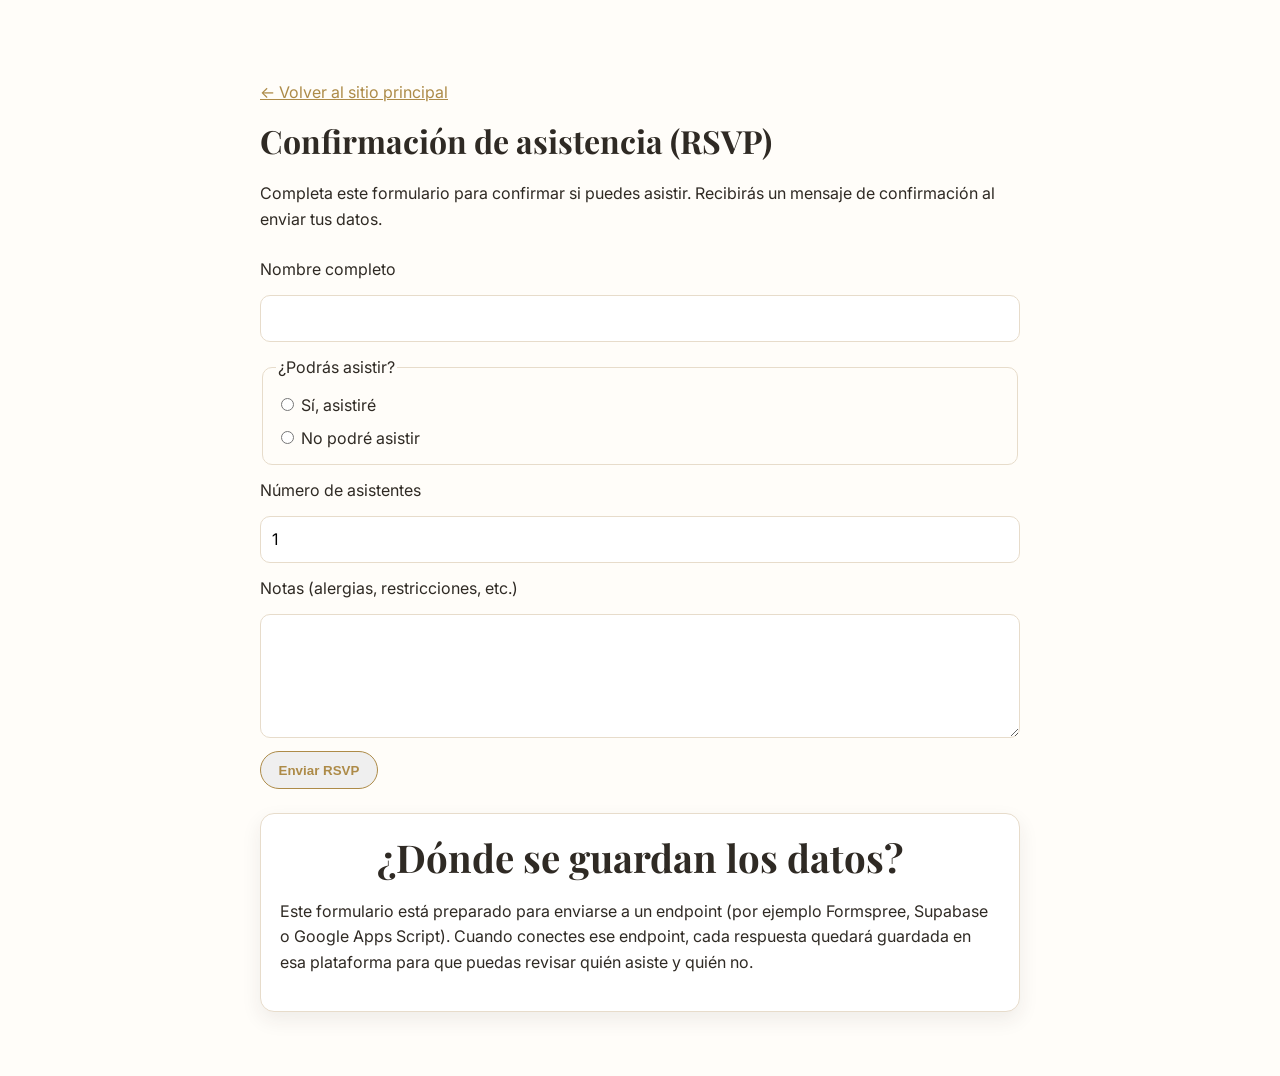
==== rsvp.html @ d142f4e7 "Add RSVP page and configurable submission flow" ====
<!DOCTYPE html>
<html lang="es">
  <head>
    <meta charset="UTF-8" />
    <meta name="viewport" content="width=device-width, initial-scale=1.0" />
    <meta
      name="description"
      content="Formulario RSVP para confirmar asistencia a la boda."
    />
    <title>Alejandro &amp; Ayane | RSVP</title>
    <link rel="preconnect" href="https://fonts.googleapis.com" />
    <link rel="preconnect" href="https://fonts.gstatic.com" crossorigin />
    <link
      href="https://fonts.googleapis.com/css2?family=Playfair+Display:wght@500;700&family=Inter:wght@400;500;600&display=swap"
      rel="stylesheet"
    />
    <link rel="stylesheet" href="style.css" />
  </head>
  <body>
    <main class="section rsvp-page">
      <div class="container narrow">
        <p><a class="inline-link" href="index.html#rsvp">← Volver al sitio principal</a></p>
        <h1>Confirmación de asistencia (RSVP)</h1>
        <p>
          Completa este formulario para confirmar si puedes asistir. Recibirás un mensaje de confirmación al enviar tus datos.
        </p>

        <form id="rsvp-form" class="rsvp-form" novalidate>
          <label for="guest-name">Nombre completo</label>
          <input id="guest-name" name="name" type="text" autocomplete="name" required />

          <fieldset>
            <legend>¿Podrás asistir?</legend>
            <label><input type="radio" name="attending" value="yes" required /> Sí, asistiré</label>
            <label><input type="radio" name="attending" value="no" required /> No podré asistir</label>
          </fieldset>

          <label for="guest-count">Número de asistentes</label>
          <input id="guest-count" name="guests" type="number" min="1" max="6" value="1" required />

          <label for="guest-notes">Notas (alergias, restricciones, etc.)</label>
          <textarea id="guest-notes" name="notes" rows="4"></textarea>

          <button type="submit" class="btn">Enviar RSVP</button>
        </form>

        <p id="form-message" class="note" role="status" aria-live="polite"></p>

        <div class="card rsvp-info">
          <h2>¿Dónde se guardan los datos?</h2>
          <p>
            Este formulario está preparado para enviarse a un endpoint (por ejemplo Formspree, Supabase o Google Apps Script).
            Cuando conectes ese endpoint, cada respuesta quedará guardada en esa plataforma para que puedas revisar quién asiste y quién no.
          </p>
        </div>
      </div>
    </main>

    <script src="rsvp.js"></script>
  </body>
</html>
---- style.css ----
:root {
  --bg: #fffdf9;
  --bg-alt: #f7f1e8;
  --surface: #ffffff;
  --text: #2f2a24;
  --muted: #6b6258;
  --accent: #c8a96a;
  --accent-deep: #ad8b48;
  --border: #e7dccb;
  --shadow: 0 8px 20px rgba(47, 42, 36, 0.08);
  --radius: 14px;
}

* {
  box-sizing: border-box;
}

html {
  scroll-behavior: smooth;
}

body {
  margin: 0;
  font-family: "Inter", Arial, sans-serif;
  color: var(--text);
  background: var(--bg);
  line-height: 1.6;
}

img {
  max-width: 100%;
  display: block;
}

h1,
h2,
h3 {
  font-family: "Playfair Display", Georgia, serif;
  line-height: 1.2;
  margin-top: 0;
}

h2 {
  font-size: clamp(1.7rem, 1.2rem + 1.7vw, 2.4rem);
  margin-bottom: 1.2rem;
  text-align: center;
}

.container {
  width: min(1100px, 92%);
  margin-inline: auto;
}

.narrow {
  width: min(760px, 92%);
}

.skip-link {
  position: absolute;
  left: -9999px;
  top: 1rem;
  background: var(--text);
  color: #fff;
  padding: 0.6rem 1rem;
  border-radius: 8px;
  z-index: 999;
}

.skip-link:focus {
  left: 1rem;
}

.site-header {
  position: sticky;
  top: 0;
  z-index: 10;
  background: rgba(255, 253, 249, 0.95);
  backdrop-filter: blur(8px);
  border-bottom: 1px solid var(--border);
}

.navbar {
  width: min(1100px, 92%);
  margin-inline: auto;
  display: flex;
  align-items: center;
  justify-content: space-between;
  gap: 1rem;
  padding: 0.75rem 0;
}

.language-toggle-wrap {
  display: flex;
  align-items: center;
  gap: 0.45rem;
  margin-right: auto;
}

.language-label {
  font-size: 0.85rem;
  color: var(--muted);
}

.language-toggle {
  border: 1px solid var(--border);
  background: var(--surface);
  color: var(--text);
  padding: 0.3rem 0.45rem;
  border-radius: 8px;
  font-size: 0.85rem;
}

.brand {
  font-family: "Playfair Display", Georgia, serif;
  font-size: 1.2rem;
  font-weight: 700;
}

.nav-menu {
  list-style: none;
  display: flex;
  gap: 0.9rem;
  margin: 0;
  padding: 0;
}

.nav-menu a {
  text-decoration: none;
  color: var(--text);
  font-weight: 500;
  padding: 0.35rem 0.5rem;
  border-radius: 6px;
}

.nav-menu a:hover,
.nav-menu a:focus-visible {
  background: var(--bg-alt);
}

.nav-toggle {
  display: none;
  border: 1px solid var(--border);
  background: var(--surface);
  padding: 0.45rem 0.7rem;
  border-radius: 8px;
}

.hero {
  position: relative;
  min-height: 80vh;
  display: grid;
  place-items: center;
  text-align: center;
  background:
    linear-gradient(rgba(20, 16, 10, 0.35), rgba(20, 16, 10, 0.35)),
    url("pictures/background-picture/2.jpg") center/cover no-repeat;
  color: #fff;
}

.countdown-banner {
  background: var(--bg-alt);
  border-bottom: 1px solid var(--border);
  padding: 0.8rem 0;
}

.countdown-text {
  margin: 0;
  text-align: center;
  color: var(--text);
}

#countdown-days {
  color: var(--accent-deep);
  font-size: 1.2em;
}

.hero-overlay {
  position: absolute;
  inset: 0;
  background: linear-gradient(to top, rgba(20, 16, 10, 0.5), rgba(20, 16, 10, 0.25));
}

.hero-content {
  position: relative;
  z-index: 1;
  padding: 4rem 0;
}

.eyebrow {
  letter-spacing: 0.06em;
  text-transform: uppercase;
  font-size: 0.83rem;
}

.hero h1 {
  font-size: clamp(2rem, 1.2rem + 4vw, 4rem);
  margin-bottom: 0.2rem;
}

.couple-names {
  font-size: clamp(1.4rem, 1rem + 2vw, 2.2rem);
  margin: 0.3rem 0;
}

.wedding-date {
  font-weight: 600;
  margin: 0;
}

.welcome-message {
  max-width: 640px;
  margin: 1.2rem auto 1.7rem;
}

.section {
  padding: 4rem 0;
}

.section.alt {
  background: var(--bg-alt);
}

.card-grid {
  display: grid;
  gap: 1rem;
}

.details-grid {
  grid-template-columns: repeat(auto-fit, minmax(210px, 1fr));
}

.venues-grid,
.travel-grid {
  grid-template-columns: repeat(auto-fit, minmax(260px, 1fr));
}

.card {
  background: var(--surface);
  border: 1px solid var(--border);
  border-radius: var(--radius);
  padding: 1.2rem;
  box-shadow: var(--shadow);
}

.card h3 {
  margin-bottom: 0.3rem;
}

.note {
  color: var(--muted);
  font-size: 0.95rem;
}

.inline-link {
  color: var(--accent-deep);
}

.timeline {
  max-width: 760px;
  margin: 0 auto;
  padding-left: 1.1rem;
}

.timeline li {
  margin-bottom: 0.75rem;
}

.timeline span {
  font-weight: 600;
  color: var(--accent-deep);
}

.btn {
  display: inline-block;
  text-decoration: none;
  border: 1px solid var(--accent-deep);
  color: var(--accent-deep);
  font-weight: 600;
  padding: 0.68rem 1.1rem;
  border-radius: 999px;
  transition: transform 0.2s ease, box-shadow 0.2s ease, background 0.2s ease;
}

.btn:hover,
.btn:focus-visible {
  transform: translateY(-1px);
  box-shadow: var(--shadow);
  background: rgba(200, 169, 106, 0.15);
}

.btn.primary {
  background: var(--accent);
  color: #fff;
  border-color: var(--accent);
}

.faq-list details {
  background: var(--surface);
  border: 1px solid var(--border);
  border-radius: 10px;
  padding: 0.8rem 1rem;
  margin-bottom: 0.7rem;
}

.faq-list summary {
  cursor: pointer;
  font-weight: 600;
}

.gallery-intro {
  text-align: center;
  margin-bottom: 1.2rem;
}

.gallery-grid {
  display: grid;
  grid-template-columns: repeat(auto-fit, minmax(180px, 1fr));
  gap: 0.75rem;
}

.gallery-grid figure {
  margin: 0;
  border-radius: 12px;
  overflow: hidden;
  border: 1px solid var(--border);
  background: var(--surface);
}

.site-footer {
  padding: 2rem 0;
  text-align: center;
  background: #efe5d5;
}

@media (max-width: 800px) {
  .navbar {
    flex-wrap: wrap;
  }

  .language-toggle-wrap {
    width: 100%;
    order: -1;
    margin-bottom: 0.25rem;
  }

  .nav-toggle {
    display: block;
  }

  .nav-menu {
    position: absolute;
    right: 4%;
    top: 60px;
    width: min(280px, 92vw);
    display: none;
    flex-direction: column;
    background: var(--surface);
    border: 1px solid var(--border);
    border-radius: 10px;
    padding: 0.8rem;
    box-shadow: var(--shadow);
  }

  .nav-menu.open {
    display: flex;
  }
}

.rsvp-page {
  min-height: 100vh;
}

.rsvp-form {
  display: grid;
  gap: 0.8rem;
  margin: 1.5rem 0;
}

.rsvp-form input,
.rsvp-form textarea {
  font: inherit;
  padding: 0.6rem 0.7rem;
  border: 1px solid var(--border);
  border-radius: 10px;
  background: var(--surface);
}

.rsvp-form fieldset {
  border: 1px solid var(--border);
  border-radius: 10px;
  padding: 0.8rem;
  display: grid;
  gap: 0.45rem;
}

.rsvp-form .btn {
  justify-self: start;
}

#form-message.error {
  color: #9c2f2f;
}

.rsvp-info {
  margin-top: 1.2rem;
}
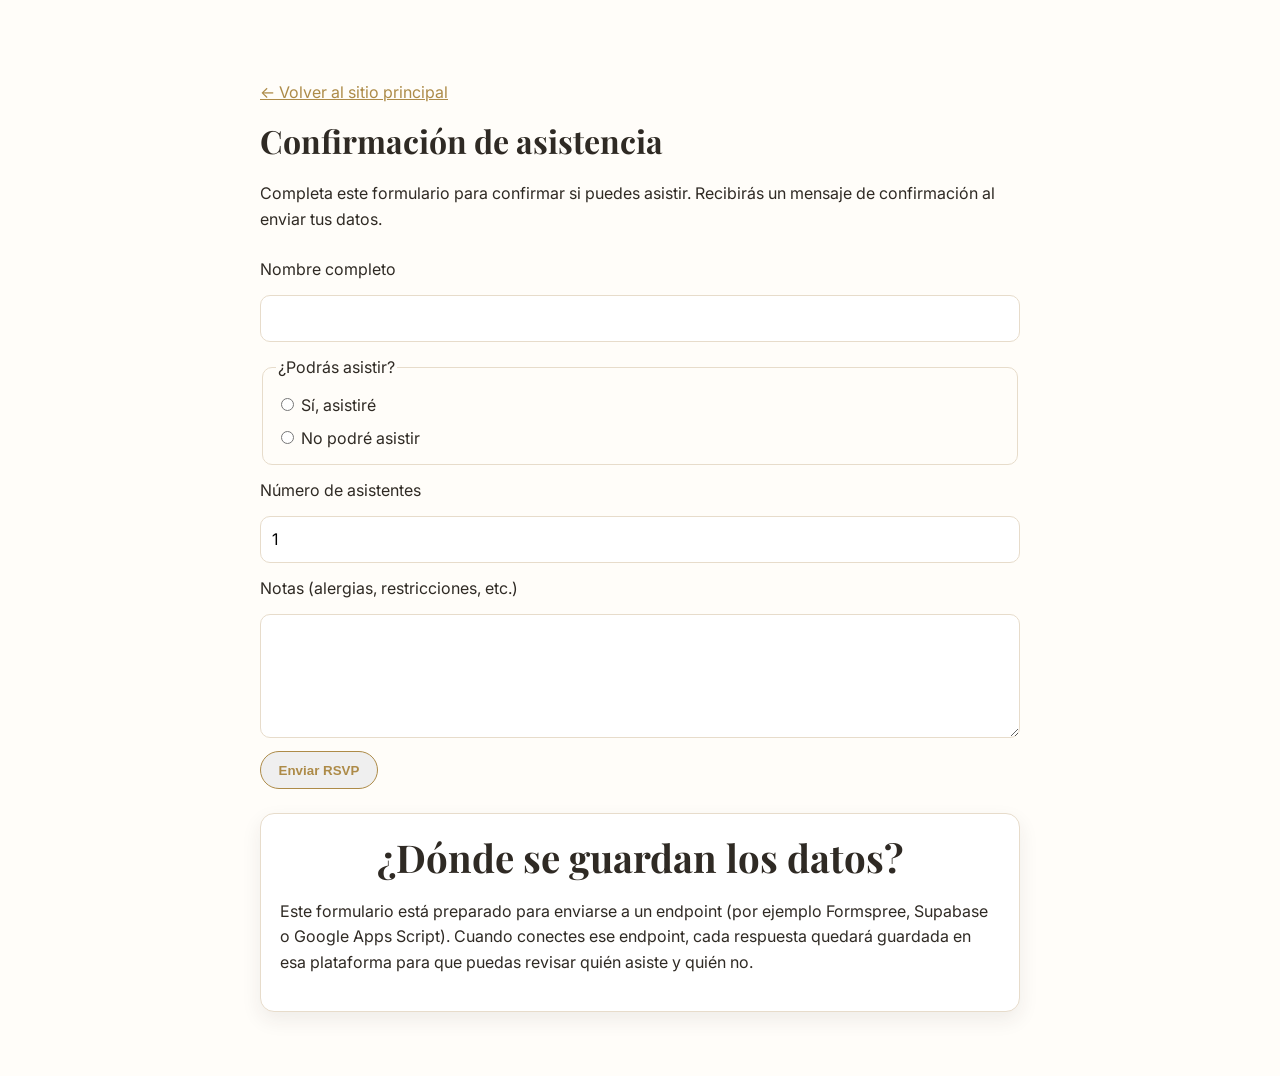
==== commit ebf65f3c: "Reorder RSVP section and rename attendance titles" ====
--- a/rsvp.html
+++ b/rsvp.html
@@ -7,7 +7,7 @@
       name="description"
       content="Formulario RSVP para confirmar asistencia a la boda."
     />
-    <title>Alejandro &amp; Ayane | RSVP</title>
+    <title>Alejandro &amp; Ayane | Confirmación de asistencia</title>
     <link rel="preconnect" href="https://fonts.googleapis.com" />
     <link rel="preconnect" href="https://fonts.gstatic.com" crossorigin />
     <link
@@ -20,7 +20,7 @@
     <main class="section rsvp-page">
       <div class="container narrow">
         <p><a class="inline-link" href="index.html#rsvp">← Volver al sitio principal</a></p>
-        <h1>Confirmación de asistencia (RSVP)</h1>
+        <h1>Confirmación de asistencia</h1>
         <p>
           Completa este formulario para confirmar si puedes asistir. Recibirás un mensaje de confirmación al enviar tus datos.
         </p>
--- a/style.css
+++ b/style.css
@@ -198,13 +198,17 @@
 }
 
 .couple-names {
-  font-size: clamp(1.4rem, 1rem + 2vw, 2.2rem);
-  margin: 0.3rem 0;
+  font-family: "Great Vibes", cursive;
+  font-size: clamp(3rem, 2rem + 5vw, 6rem);
+  font-weight: 400;
+  line-height: 1.1;
+  margin: 0.2rem 0 0.5rem;
 }
 
 .wedding-date {
   font-weight: 600;
   margin: 0;
+  letter-spacing: 0.02em;
 }
 
 .welcome-message {
@@ -377,6 +381,7 @@
 }
 
 .rsvp-form input,
+.rsvp-form select,
 .rsvp-form textarea {
   font: inherit;
   padding: 0.6rem 0.7rem;
@@ -404,3 +409,18 @@
 .rsvp-info {
   margin-top: 1.2rem;
 }
+
+
+#rsvp-message.success {
+  color: #2f6a3f;
+}
+
+#rsvp-message.error {
+  color: #9c2f2f;
+}
+
+.rsvp-form .btn[disabled] {
+  opacity: 0.7;
+  cursor: not-allowed;
+  pointer-events: none;
+}
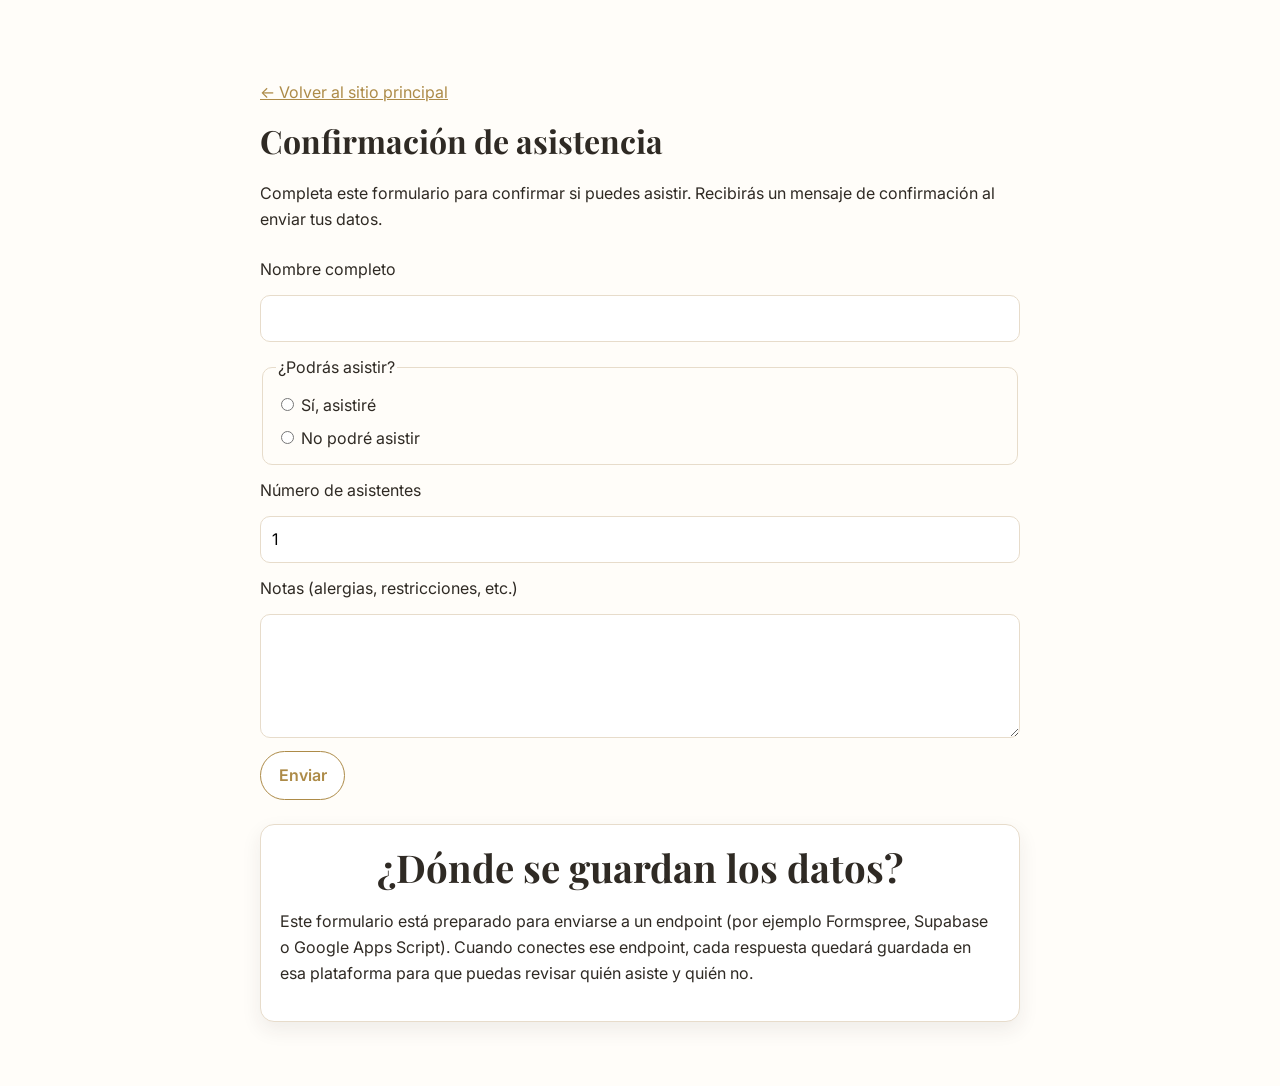
==== commit 62020d93: "Update RSVP submit button label and styling" ====
--- a/rsvp.html
+++ b/rsvp.html
@@ -7,7 +7,7 @@
       name="description"
       content="Formulario RSVP para confirmar asistencia a la boda."
     />
-    <title>Alejandro &amp; Ayane | Confirmación de asistencia</title>
+    <title>Ayane &amp; Alejandro | Confirmación de asistencia</title>
     <link rel="preconnect" href="https://fonts.googleapis.com" />
     <link rel="preconnect" href="https://fonts.gstatic.com" crossorigin />
     <link
@@ -41,7 +41,7 @@
           <label for="guest-notes">Notas (alergias, restricciones, etc.)</label>
           <textarea id="guest-notes" name="notes" rows="4"></textarea>
 
-          <button type="submit" class="btn">Enviar RSVP</button>
+          <button type="submit" class="btn">Enviar</button>
         </form>
 
         <p id="form-message" class="note" role="status" aria-live="polite"></p>
--- a/style.css
+++ b/style.css
@@ -27,6 +27,23 @@
   line-height: 1.6;
 }
 
+html[lang="ja"] {
+  font-size: 92%;
+}
+
+html[lang="ja"] body {
+  letter-spacing: -0.01em;
+}
+
+.page-top {
+  position: absolute;
+  top: 0;
+  left: 0;
+  width: 1px;
+  height: 1px;
+  pointer-events: none;
+}
+
 img {
   max-width: 100%;
   display: block;
@@ -77,6 +94,7 @@
   background: rgba(255, 253, 249, 0.95);
   backdrop-filter: blur(8px);
   border-bottom: 1px solid var(--border);
+  transition: transform 0.25s ease;
 }
 
 .navbar {
@@ -114,6 +132,7 @@
   font-family: "Playfair Display", Georgia, serif;
   font-size: 1.2rem;
   font-weight: 700;
+  white-space: nowrap;
 }
 
 .nav-menu {
@@ -135,6 +154,27 @@
 .nav-menu a:hover,
 .nav-menu a:focus-visible {
   background: var(--bg-alt);
+}
+
+.nav-cta {
+  display: inline-block;
+  text-decoration: none;
+  color: #fff;
+  background: var(--accent-deep);
+  border: 1px solid var(--accent-deep);
+  border-radius: 999px;
+  padding: 0.45rem 0.85rem;
+  font-weight: 600;
+  font-size: 0.9rem;
+  white-space: nowrap;
+  transition: transform 0.2s ease, box-shadow 0.2s ease, background 0.2s ease;
+}
+
+.nav-cta:hover,
+.nav-cta:focus-visible {
+  transform: translateY(-1px);
+  box-shadow: var(--shadow);
+  background: var(--accent);
 }
 
 .nav-toggle {
@@ -157,21 +197,20 @@
   color: #fff;
 }
 
-.countdown-banner {
-  background: var(--bg-alt);
-  border-bottom: 1px solid var(--border);
-  padding: 0.8rem 0;
-}
-
 .countdown-text {
-  margin: 0;
+  margin: 0 0 0.55rem;
   text-align: center;
-  color: var(--text);
+  color: #fff;
+  font-family: "Great Vibes", cursive;
+  font-size: clamp(3rem, 2.1rem + 4.1vw, 5.6rem);
+  line-height: 1;
+  text-shadow: 0 4px 14px rgba(0, 0, 0, 0.35);
 }
 
 #countdown-days {
-  color: var(--accent-deep);
-  font-size: 1.2em;
+  color: #fff;
+  font-size: 1em;
+  font-weight: 400;
 }
 
 .hero-overlay {
@@ -205,6 +244,16 @@
   margin: 0.2rem 0 0.5rem;
 }
 
+.couple-line,
+.couple-ampersand {
+  display: block;
+}
+
+.couple-ampersand {
+  font-size: 0.75em;
+  line-height: 0.8;
+}
+
 .wedding-date {
   font-weight: 600;
   margin: 0;
@@ -250,6 +299,19 @@
   margin-bottom: 0.3rem;
 }
 
+.transport-list {
+  margin: 0.75rem 0 0;
+  padding-left: 1.2rem;
+}
+
+.transport-list li {
+  margin-bottom: 0.65rem;
+}
+
+.transport-list li:last-child {
+  margin-bottom: 0;
+}
+
 .note {
   color: var(--muted);
   font-size: 0.95rem;
@@ -276,9 +338,13 @@
 
 .btn {
   display: inline-block;
+  -webkit-appearance: none;
+  appearance: none;
   text-decoration: none;
   border: 1px solid var(--accent-deep);
+  background: #fff;
   color: var(--accent-deep);
+  font: inherit;
   font-weight: 600;
   padding: 0.68rem 1.1rem;
   border-radius: 999px;
@@ -311,23 +377,10 @@
   font-weight: 600;
 }
 
-.gallery-intro {
+.message-note {
+  margin: 0;
   text-align: center;
-  margin-bottom: 1.2rem;
-}
-
-.gallery-grid {
-  display: grid;
-  grid-template-columns: repeat(auto-fit, minmax(180px, 1fr));
-  gap: 0.75rem;
-}
-
-.gallery-grid figure {
-  margin: 0;
-  border-radius: 12px;
-  overflow: hidden;
-  border: 1px solid var(--border);
-  background: var(--surface);
+  font-size: 1.05rem;
 }
 
 .site-footer {
@@ -337,6 +390,10 @@
 }
 
 @media (max-width: 800px) {
+  .site-header.header-hidden {
+    transform: translateY(-100%);
+  }
+
   .navbar {
     flex-wrap: wrap;
   }
@@ -347,6 +404,12 @@
     margin-bottom: 0.25rem;
   }
 
+  .nav-cta {
+    order: 2;
+    width: 100%;
+    text-align: center;
+  }
+
   .nav-toggle {
     display: block;
   }
@@ -354,7 +417,7 @@
   .nav-menu {
     position: absolute;
     right: 4%;
-    top: 60px;
+    top: 112px;
     width: min(280px, 92vw);
     display: none;
     flex-direction: column;
